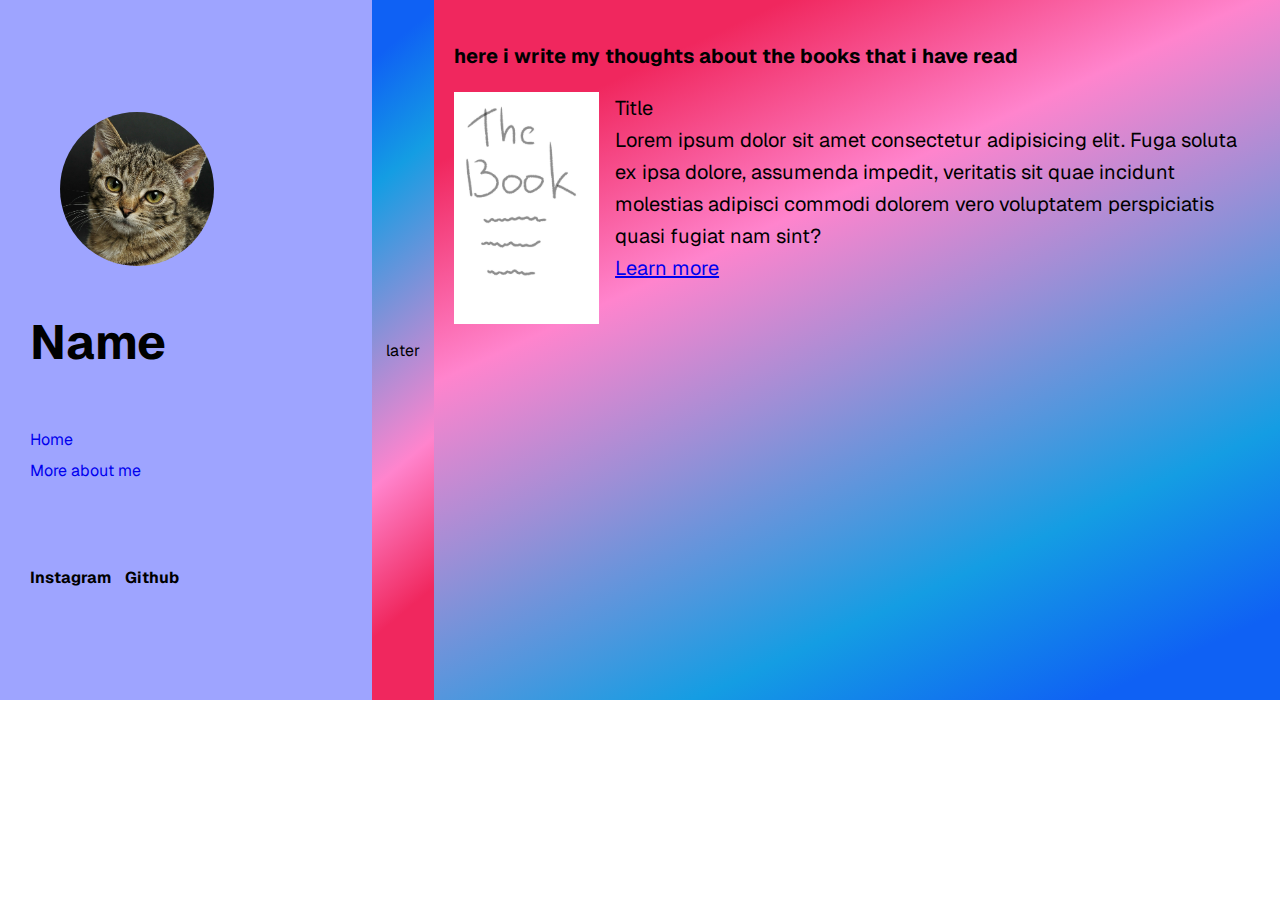
==== index.html @ 8c344513 "commit 4" ====
<!DOCTYPE html>
<html lang="en">
<head>
    <meta charset="UTF-8">
    <meta name="viewport" content="width=device-width, initial-scale=1.0">
    <title>Document</title>
    <link rel="stylesheet" href="style.css">
</head>
<body>
    <div class="info-panel">
        <div class="top-panel">
        <div class="cat-img">
            <img src="images/cat.jpg" alt="Profile picture">
        </div>
        <div class="name-panel"><h2>Name</h2></div>

        <header class="list-panel">
        <ul>
            <li><a href="#">Home</a></li>
            <li><a href="#">More about me</a></li>
        </ul>
        </header>
        

        
        </div>

        <footer class="bottom-panel">
            <a href="#">Instagram</a>
            <a href="https://github.com/MarlynVelelvsky">Github</a>

        </footer>
    </div>

    <div class="sidebar">
        later
    </div>
    
    <main>
        <header> <p> here i write my thoughts about the books that i have read</p> 
        </header>

        <div class="content">
            <div class="cover"> <img src="images/the_book.jpg" alt="book"></div>

            <div class="post">
                <div class="title">Title</div>
                <div class="post-post">
                    Lorem ipsum dolor sit amet consectetur adipisicing elit. Fuga soluta ex ipsa dolore, assumenda impedit, veritatis sit quae incidunt molestias adipisci commodi dolorem vero voluptatem perspiciatis quasi fugiat nam sint?
                </div>
                <a href="#">Learn more</a>
            </div>

        </div>
    </main>

    
</body>
</html>
---- style.css ----
@import url('https://fonts.googleapis.com/css2?family=Geist:wght@100..900&display=swap');

@media (max-width: 768px) {
    .info-panel{
        width: 100%;
    }
    .main-content, .sidebar{
        width: 100%;
    }

}

body{
    display: flex;
    margin: 0;
    font-family: 'Geist', sans-serif;

}

.info-panel{
    background:#9ea4ff;
    width: 30%;
    height: 700px;
    display: flex;
    flex-direction: column;
    justify-content: center;
    align-items: flex-start;

}

.top-panel{
    height: 65%;
    display: flex;
    flex-direction: column;
    margin-left: 30px;

    
}

.name-panel{
    font-weight: 700;
    font-size: 32px;


}


.list-panel > ul > li > a{
    text-decoration: none;
}

.list-panel ul {
    list-style-type: none;
    padding: 0;
}

.list-panel li {
    margin: 10px 0;
}

main{
    background: rgb(240,39,94);
    background: linear-gradient(155deg, rgba(240,39,94,1) 15%, rgba(255,132,205,1) 35%, rgba(20,157,227,1) 75%, rgba(15,97,244,1) 92%);
    width: 65%;
    padding: 20px;
    font-size: 20px;
    line-height: 1.6;
    display: flex;
    flex-direction: column;
    
}

main > header{
    font-weight: 700;
    font-size: 20px;
    align-self: flex-start;

}

.cover > img{
    width: 90%;
    height: auto;
    max-width: 500px;
    aspect-ratio: 1 / 1.6 ;

}

.content{
    display: flex;


}

.sidebar{
    display: flex;
    justify-content: center;
    align-items: center;
    width: 5%;
    background: rgb(240,39,94);
    background: linear-gradient(320deg, rgba(240,39,94,1) 15%, rgba(255,132,205,1) 35%, rgba(20,157,227,1) 75%, rgba(15,97,244,1) 92%);
}

.cat-img > img{
    width: 45%;
    border-radius: 50%;
    margin-left: 30px;

}

.bottom-panel a {
    display: inline-block;
    margin-right: 10px;
    color: #000;
    text-decoration: none;
    font-weight: bold;
}

.bottom-panel a:hover {
    text-decoration: underline;
}

footer{
    margin-left: 30px;


}
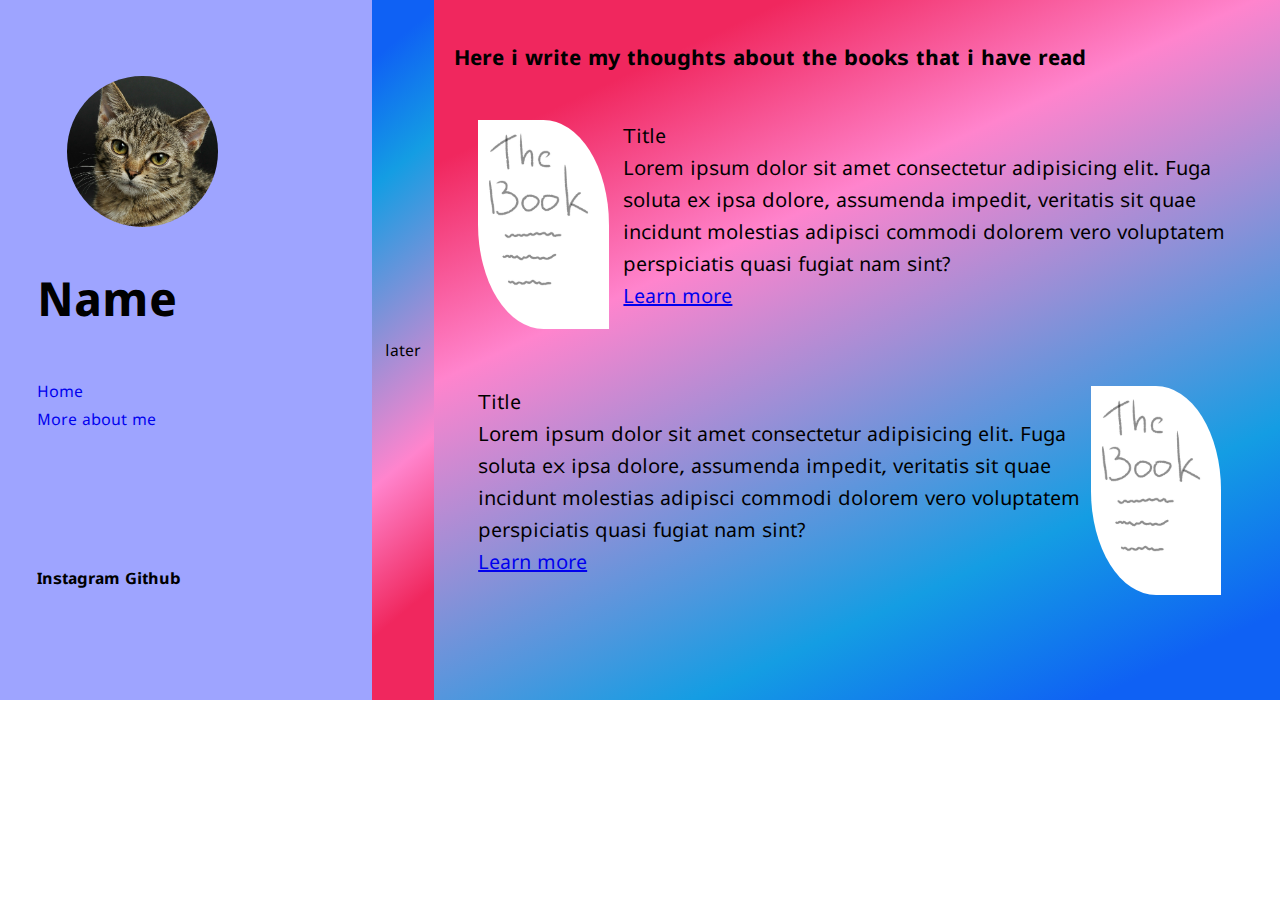
==== commit 2dfdc29e: "commit 5" ====
--- a/index.html
+++ b/index.html
@@ -20,15 +20,12 @@
             <li><a href="#">More about me</a></li>
         </ul>
         </header>
-        
-
-        
-        </div>
+    </div>
 
         <footer class="bottom-panel">
-            <a href="#">Instagram</a>
-            <a href="https://github.com/MarlynVelelvsky">Github</a>
-
+            <div class="network"><a href="#">Instagram</a>
+                <a href="https://github.com/MarlynVelelvsky">Github</a>
+            </div>
         </footer>
     </div>
 
@@ -37,10 +34,22 @@
     </div>
     
     <main>
-        <header> <p> here i write my thoughts about the books that i have read</p> 
+        <header> <p>Here i write my thoughts about the books that i have read</p> 
         </header>
 
         <div class="content">
+            <div class="cover"> <img src="images/the_book.jpg" alt="book"></div>
+
+            <div class="post">
+                <div class="title">Title</div>
+                <div class="post-post">
+                    Lorem ipsum dolor sit amet consectetur adipisicing elit. Fuga soluta ex ipsa dolore, assumenda impedit, veritatis sit quae incidunt molestias adipisci commodi dolorem vero voluptatem perspiciatis quasi fugiat nam sint?
+                </div>
+                <a href="#">Learn more</a>
+            </div>
+
+        </div>
+        <div class="content-mirror">
             <div class="cover"> <img src="images/the_book.jpg" alt="book"></div>
 
             <div class="post">
--- a/style.css
+++ b/style.css
@@ -1,5 +1,4 @@
-@import url('https://fonts.googleapis.com/css2?family=Geist:wght@100..900&display=swap');
-
+@import url('https://fonts.googleapis.com/css2?family=Bacasime+Antique&family=Geist:wght@100..900&family=Lunasima:wght@400;700&family=Metal&display=swap');
 @media (max-width: 768px) {
     .info-panel{
         width: 100%;
@@ -13,7 +12,8 @@
 body{
     display: flex;
     margin: 0;
-    font-family: 'Geist', sans-serif;
+    font-family: "Lunasima", serif;
+
 
 }
 
@@ -32,14 +32,14 @@
     height: 65%;
     display: flex;
     flex-direction: column;
-    margin-left: 30px;
+    margin-left: 10%;
 
     
 }
 
 .name-panel{
     font-weight: 700;
-    font-size: 32px;
+    font-size: 2em;
 
 
 }
@@ -72,7 +72,7 @@
 
 main > header{
     font-weight: 700;
-    font-size: 20px;
+    font-size: 1.05em;
     align-self: flex-start;
 
 }
@@ -82,12 +82,17 @@
     height: auto;
     max-width: 500px;
     aspect-ratio: 1 / 1.6 ;
+    border-radius:100% 100% 0% 100% / 0% 100% 0% 100% ;
 
 }
 
-.content{
+.content, .content-mirror{
     display: flex;
+    margin: 3%;
+}
 
+.content-mirror{
+    flex-direction: row-reverse;
 
 }
 
@@ -108,8 +113,7 @@
 }
 
 .bottom-panel a {
-    display: inline-block;
-    margin-right: 10px;
+    
     color: #000;
     text-decoration: none;
     font-weight: bold;
@@ -119,8 +123,7 @@
     text-decoration: underline;
 }
 
-footer{
-    margin-left: 30px;
-
-
+.bottom-panel{
+    display: flex;
+    margin: 10%;
 }
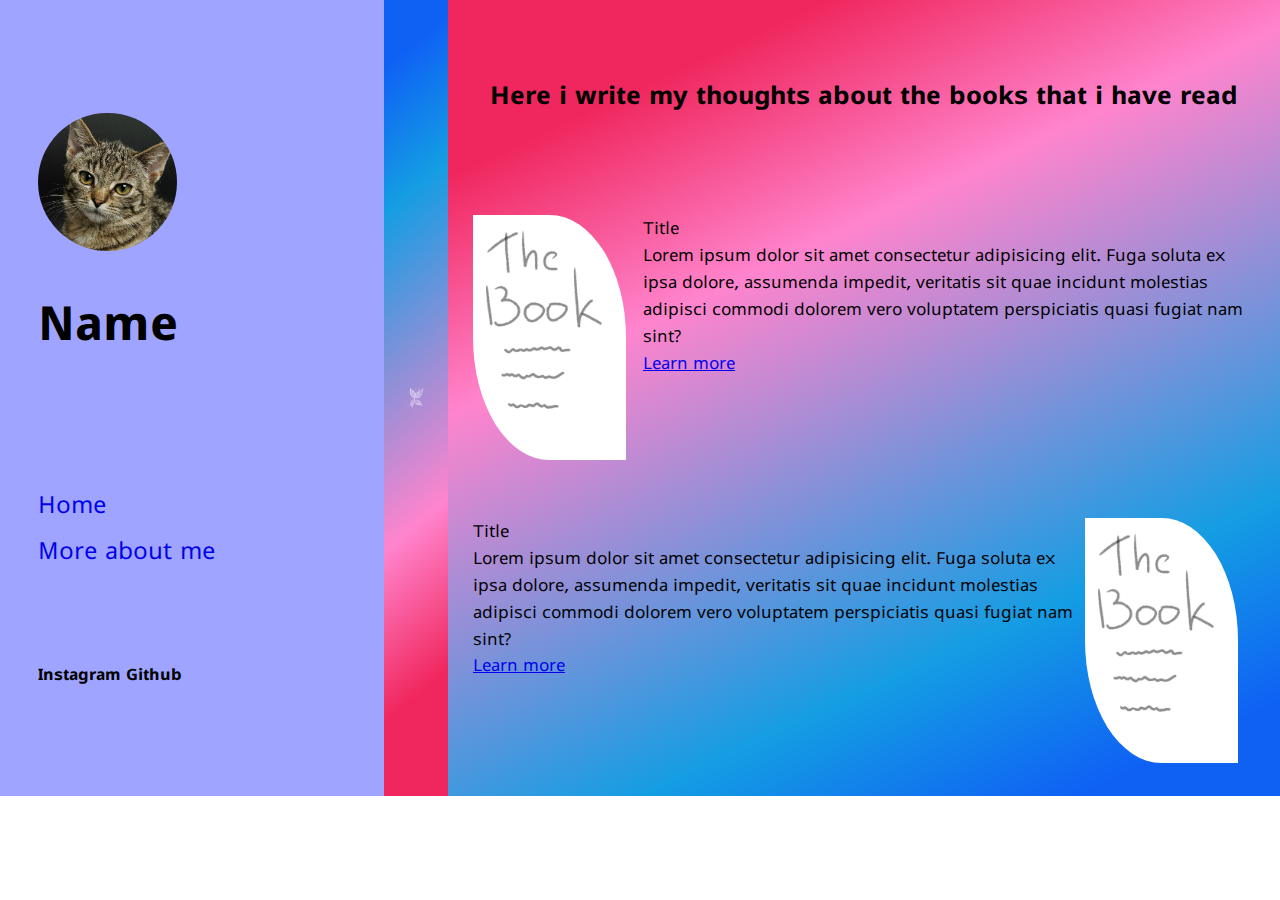
==== commit 69a0e35b: "commit 8" ====
--- a/index.html
+++ b/index.html
@@ -14,13 +14,15 @@
         </div>
         <div class="name-panel"><h2>Name</h2></div>
 
-        <header class="list-panel">
+        
+    </div>
+
+    <header class="list-panel">
         <ul>
             <li><a href="#">Home</a></li>
             <li><a href="#">More about me</a></li>
         </ul>
         </header>
-    </div>
 
         <footer class="bottom-panel">
             <div class="network"><a href="#">Instagram</a>
@@ -30,11 +32,13 @@
     </div>
 
     <div class="sidebar">
-        later
+        <img src="images/Untitled1_20241117174759.png" alt="">
+
+        
     </div>
     
     <main>
-        <header> <p>Here i write my thoughts about the books that i have read</p> 
+        <header class="header-content"> <h4>Here i write my thoughts about the books that i have read</h4> 
         </header>
 
         <div class="content">
@@ -65,4 +69,4 @@
 
     
 </body>
-</html>+</html>
--- a/style.css
+++ b/style.css
@@ -1,49 +1,40 @@
 @import url('https://fonts.googleapis.com/css2?family=Bacasime+Antique&family=Geist:wght@100..900&family=Lunasima:wght@400;700&family=Metal&display=swap');
-@media (max-width: 768px) {
-    .info-panel{
-        width: 100%;
-    }
-    .main-content, .sidebar{
-        width: 100%;
-    }
-
+
+*{
+    box-sizing: border-box;
 }
 
 body{
     display: flex;
     margin: 0;
     font-family: "Lunasima", serif;
-
-
-}
+}
+
+/*...... info-panel ......*/
 
 .info-panel{
     background:#9ea4ff;
     width: 30%;
-    height: 700px;
     display: flex;
     flex-direction: column;
     justify-content: center;
     align-items: flex-start;
-
 }
 
 .top-panel{
-    height: 65%;
     display: flex;
     flex-direction: column;
-    margin-left: 10%;
-
-    
+    margin: 10%;
 }
 
 .name-panel{
     font-weight: 700;
     font-size: 2em;
-
-
-}
-
+}
+
+.list-panel{
+    margin: 10%;
+}
 
 .list-panel > ul > li > a{
     text-decoration: none;
@@ -52,29 +43,52 @@
 .list-panel ul {
     list-style-type: none;
     padding: 0;
+    font-size: 1.5em;
 }
 
 .list-panel li {
-    margin: 10px 0;
-}
+    margin: 10% 0;
+}
+
+.cat-img > img{
+    width: 45%;
+    border-radius: 50%;
+}
+
+.bottom-panel a {
+    color: #000;
+    text-decoration: none;
+    font-weight: bold;
+}
+
+.bottom-panel a:hover {
+    text-decoration: underline;
+}
+
+.bottom-panel{
+    display: flex;
+    margin: 10%;
+}
+
+
+
+/*...... main ......*/
 
 main{
     background: rgb(240,39,94);
     background: linear-gradient(155deg, rgba(240,39,94,1) 15%, rgba(255,132,205,1) 35%, rgba(20,157,227,1) 75%, rgba(15,97,244,1) 92%);
     width: 65%;
-    padding: 20px;
-    font-size: 20px;
+    font-size: 1.05em;
     line-height: 1.6;
     display: flex;
     flex-direction: column;
-    
-}
-
-main > header{
+}
+
+.header-content{
     font-weight: 700;
-    font-size: 1.05em;
+    font-size: 1.5em;
     align-self: flex-start;
-
+    margin: 5%;
 }
 
 .cover > img{
@@ -83,7 +97,6 @@
     max-width: 500px;
     aspect-ratio: 1 / 1.6 ;
     border-radius:100% 100% 0% 100% / 0% 100% 0% 100% ;
-
 }
 
 .content, .content-mirror{
@@ -93,8 +106,11 @@
 
 .content-mirror{
     flex-direction: row-reverse;
-
-}
+}
+
+
+/*...... sidebar ......*/
+
 
 .sidebar{
     display: flex;
@@ -105,25 +121,88 @@
     background: linear-gradient(320deg, rgba(240,39,94,1) 15%, rgba(255,132,205,1) 35%, rgba(20,157,227,1) 75%, rgba(15,97,244,1) 92%);
 }
 
-.cat-img > img{
-    width: 45%;
-    border-radius: 50%;
-    margin-left: 30px;
-
-}
-
-.bottom-panel a {
+.sidebar img{
+    width: 26%;
+}
+
+
+/*...... @media ......*/
+
+@media (max-width: 768px) {
+    body{
+        display: flex;
+        flex-wrap: wrap;
+        flex-direction: column;
+        margin: 0;
+        padding: 0;
+    }
+
+    .top-panel{
+        margin: 5%;
+    }
     
-    color: #000;
-    text-decoration: none;
-    font-weight: bold;
-}
-
-.bottom-panel a:hover {
-    text-decoration: underline;
-}
-
-.bottom-panel{
-    display: flex;
-    margin: 10%;
-}
+    .info-panel{
+        height: 250px;
+        display: flex;
+        flex-direction: row;
+        justify-content: center;
+        align-items: center;
+        padding: 20px;
+        gap: 15px;
+    }
+
+    .name-panel{
+        font-size: 1.5em;
+        text-align: center;
+    }
+
+    .cat-img > img{
+        width: 60px;
+        height: 60px;
+    }
+
+    .list-panel ul{
+        display: flex;
+        flex-direction: column;
+        align-items: center;
+        width: 100%;
+        padding: 0;
+        font-size: 1.5em;
+        gap: 15px;
+    }
+
+
+
+
+    .bottom-panel {
+        display: flex;
+        flex-direction: row;
+        justify-content: space-around; 
+        width: 100%;
+        font-size: 1.5em;
+
+    }
+
+
+
+    .info-panel, main, .sidebar{
+        width: 100%;
+    } 
+
+    .sidebar img{
+        width: 5%;
+    }
+
+}
+
+/*
+@media (min-width: 992px){
+    
+}
+
+@media (min-width: 1200px){
+    
+}
+*/
+/*...... @media end ......*/
+
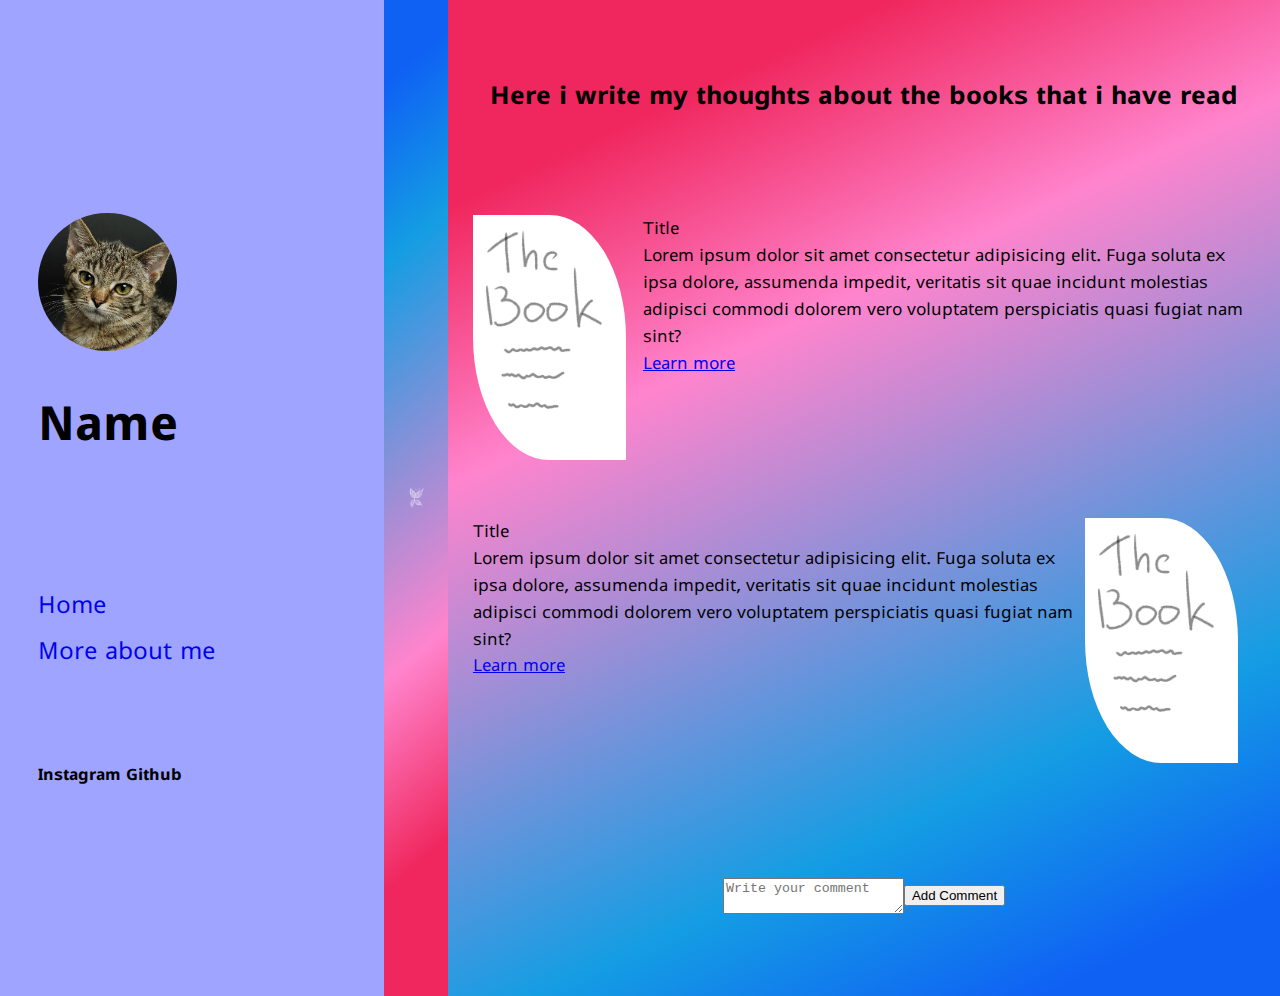
==== commit d7b7228b: "commit 9" ====
--- a/index.html
+++ b/index.html
@@ -22,6 +22,7 @@
             <li><a href="#">Home</a></li>
             <li><a href="#">More about me</a></li>
         </ul>
+        
         </header>
 
         <footer class="bottom-panel">
@@ -63,8 +64,20 @@
                 </div>
                 <a href="#">Learn more</a>
             </div>
+        </div>
+
+        <div class="comment">
+
+            <textarea id="comment-box" placeholder="Write your comment"></textarea>
+            <button id="add-comment">Add Comment</button>
+            <div id="comments-section"></div>
+            <script src="script.js"></script>
+
+
 
         </div>
+
+
     </main>
 
     
--- a/style.css
+++ b/style.css
@@ -108,6 +108,13 @@
     flex-direction: row-reverse;
 }
 
+.comment{
+    width: 100%;
+    height: 200px;
+    display: flex;
+    align-items: center;
+    justify-content: center;}
+
 
 /*...... sidebar ......*/
 
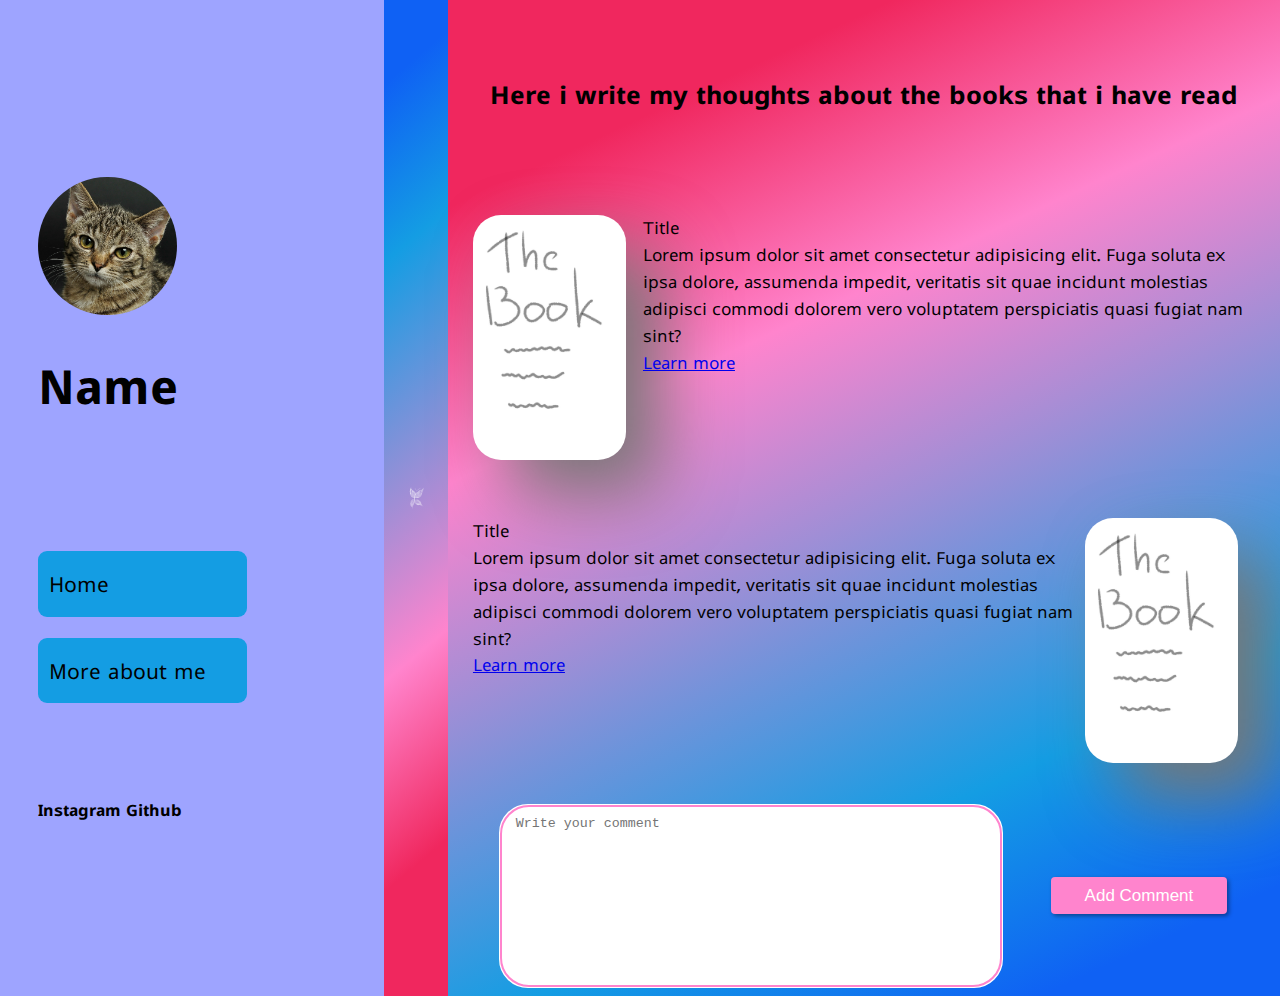
==== commit 153aad60: "commit 12" ====
--- a/index.html
+++ b/index.html
@@ -20,7 +20,7 @@
     <header class="list-panel">
         <ul>
             <li><a href="#">Home</a></li>
-            <li><a href="#">More about me</a></li>
+            <li><a href="site_1.html">More about me</a></li>
         </ul>
         
         </header>
@@ -77,7 +77,6 @@
 
         </div>
 
-
     </main>
 
     
--- a/style.css
+++ b/style.css
@@ -38,16 +38,24 @@
 
 .list-panel > ul > li > a{
     text-decoration: none;
-}
-
-.list-panel ul {
+    color: #000;
+}
+
+.list-panel > ul > li{
     list-style-type: none;
-    padding: 0;
-    font-size: 1.5em;
+    font-size: 1.3em;
+    padding: 1em 2em 1em 0.5em;
+    border: transparent;
+    background: rgba(20,157,227,1);
+    border-radius: 9px;
 }
 
 .list-panel li {
     margin: 10% 0;
+}
+
+.list-panel ul {
+    padding: 0;
 }
 
 .cat-img > img{
@@ -93,10 +101,10 @@
 
 .cover > img{
     width: 90%;
-    height: auto;
     max-width: 500px;
-    aspect-ratio: 1 / 1.6 ;
-    border-radius:100% 100% 0% 100% / 0% 100% 0% 100% ;
+    border-radius: 28px;
+    background: #d4d4d4;
+    box-shadow:  35px 35px 70px #777777;
 }
 
 .content, .content-mirror{
@@ -114,6 +122,45 @@
     display: flex;
     align-items: center;
     justify-content: center;}
+
+#comment-box, #add-comment{
+    margin: 3%;
+}
+    
+#comment-box{
+     
+    width: 500px;
+    height: 180px;
+    resize: none;
+    border-radius: 28px;
+    border: 0;
+    outline: auto rgba(255,132,205,1);
+    padding-inline: 15px;
+    padding-top: 10px;
+    border-color: #9ea4ff ;
+
+   
+}
+
+.comment button{
+    font-size: 17px;
+    padding: 0.5em 2em;
+    border: transparent;
+    box-shadow: 2px 2px 4px rgba(0,0,0,0.4);
+    background: rgba(255,132,205,1);
+    color: white;
+    border-radius: 4px;
+
+}
+
+.comment button:hover {
+    background: rgb(2,0,36);
+    background: linear-gradient(90deg, rgba(255,132,205,1) 0%, rgba(20,157,227,1) 100%);
+}
+
+.comment button:active {
+    transform: translate(0em, 0.2em);
+}
 
 
 /*...... sidebar ......*/
@@ -178,6 +225,14 @@
         gap: 15px;
     }
 
+    .list-panel > ul > li{
+        list-style-type: none;
+        font-size: 1em;
+        padding: 0.5em 1em 0.5em 0.25em;
+        border: transparent;
+        border-radius: 7px;
+    }
+
 
 
 
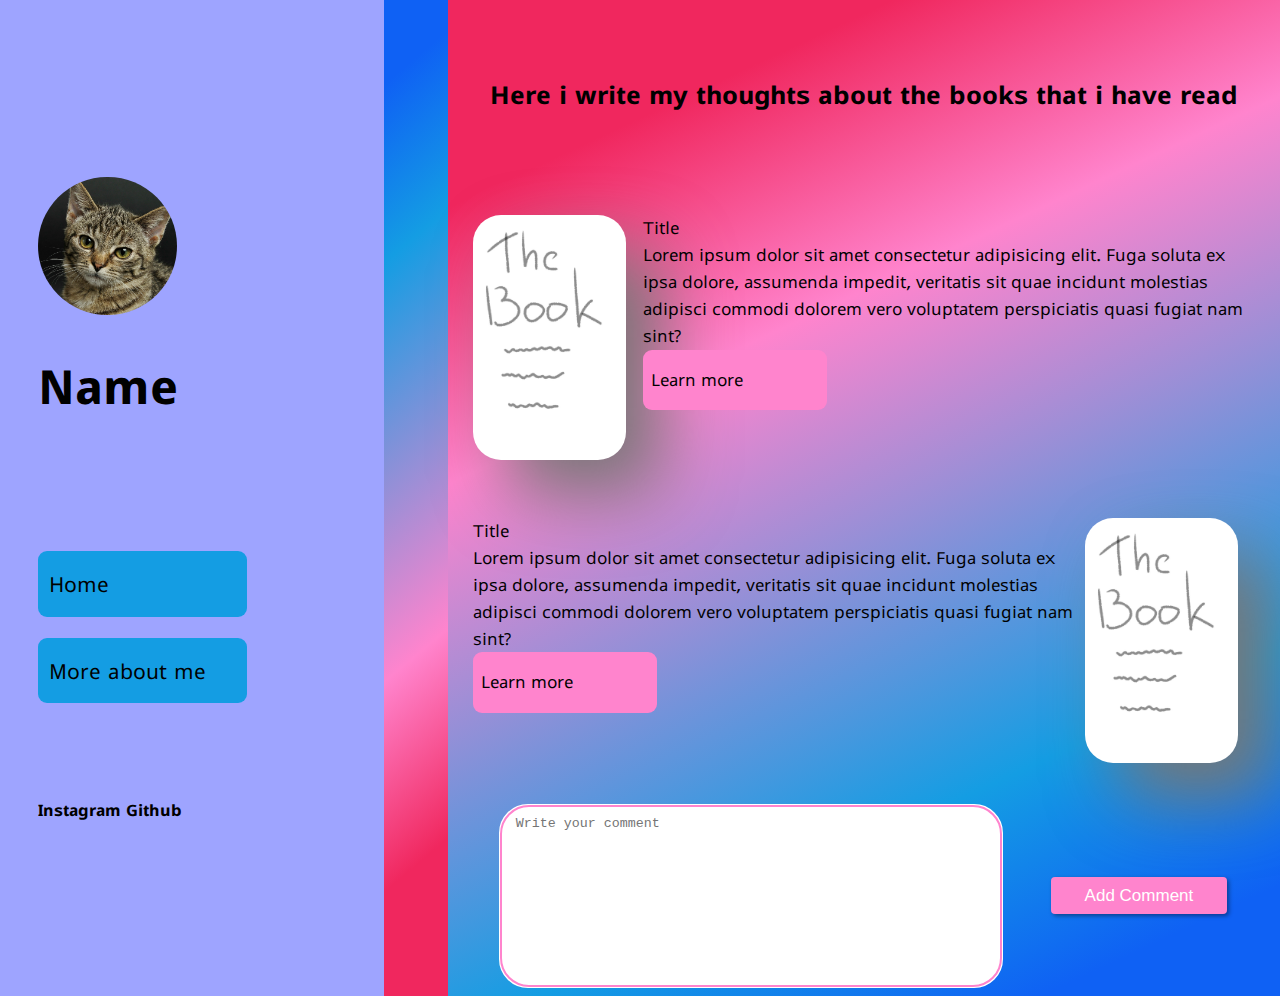
==== commit d386d166: "commit 13" ====
--- a/index.html
+++ b/index.html
@@ -33,9 +33,8 @@
     </div>
 
     <div class="sidebar">
-        <img src="images/Untitled1_20241117174759.png" alt="">
+        <p></p>
 
-        
     </div>
     
     <main>
@@ -50,7 +49,7 @@
                 <div class="post-post">
                     Lorem ipsum dolor sit amet consectetur adipisicing elit. Fuga soluta ex ipsa dolore, assumenda impedit, veritatis sit quae incidunt molestias adipisci commodi dolorem vero voluptatem perspiciatis quasi fugiat nam sint?
                 </div>
-                <a href="#">Learn more</a>
+                <a class="learn-more" href="#">Learn more</a>
             </div>
 
         </div>
@@ -62,7 +61,7 @@
                 <div class="post-post">
                     Lorem ipsum dolor sit amet consectetur adipisicing elit. Fuga soluta ex ipsa dolore, assumenda impedit, veritatis sit quae incidunt molestias adipisci commodi dolorem vero voluptatem perspiciatis quasi fugiat nam sint?
                 </div>
-                <a href="#">Learn more</a>
+                <a class="learn-more" href="#">Learn more</a>
             </div>
         </div>
 
--- a/style.css
+++ b/style.css
@@ -114,6 +114,19 @@
 
 .content-mirror{
     flex-direction: row-reverse;
+}
+
+.learn-more{
+    list-style-type: none;
+    font-size: 1em;
+    padding: 1em 2em 1em 0.5em;
+    border: transparent;
+    background: rgba(255,132,205,1);
+    border-radius: 9px;
+    display: flex;
+    width: 30%;
+    text-decoration: none;
+    color: #000;
 }
 
 .comment{
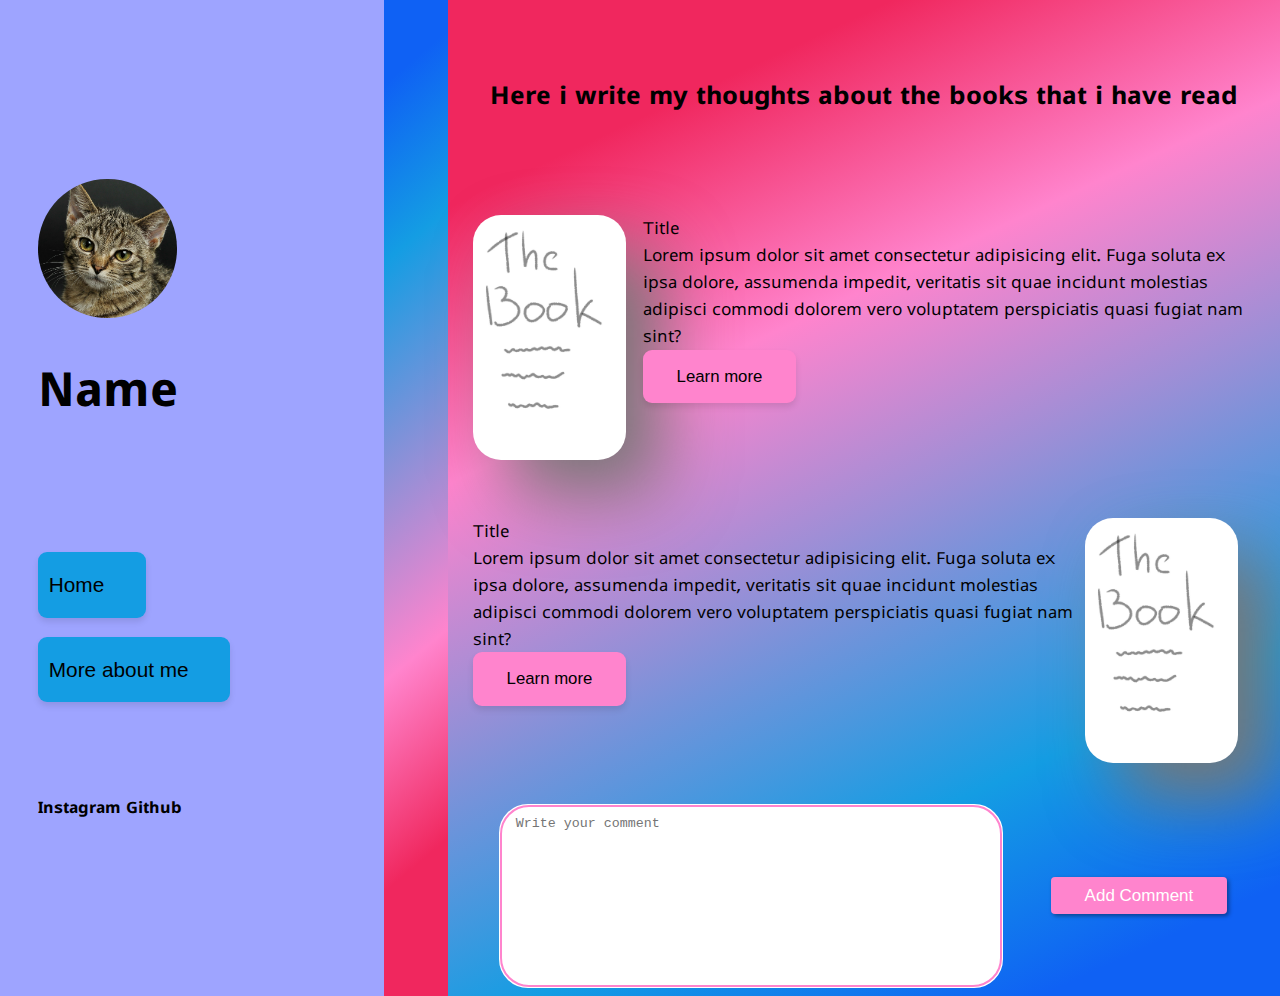
==== commit bfca9a3e: "commit 14 button" ====
--- a/index.html
+++ b/index.html
@@ -19,8 +19,8 @@
 
     <header class="list-panel">
         <ul>
-            <li><a href="#">Home</a></li>
-            <li><a href="site_1.html">More about me</a></li>
+            <li><button onclick="window.location.href='index.html'">Home</button></li>
+            <li><button onclick="window.location.href='site_1.html'">More about me</button></li>
         </ul>
         
         </header>
@@ -49,8 +49,8 @@
                 <div class="post-post">
                     Lorem ipsum dolor sit amet consectetur adipisicing elit. Fuga soluta ex ipsa dolore, assumenda impedit, veritatis sit quae incidunt molestias adipisci commodi dolorem vero voluptatem perspiciatis quasi fugiat nam sint?
                 </div>
-                <a class="learn-more" href="#">Learn more</a>
-            </div>
+                <button class="learn-more" onclick="window.location.href='site_2.html'">Learn more</button>
+                 </div>
 
         </div>
         <div class="content-mirror">
@@ -61,7 +61,7 @@
                 <div class="post-post">
                     Lorem ipsum dolor sit amet consectetur adipisicing elit. Fuga soluta ex ipsa dolore, assumenda impedit, veritatis sit quae incidunt molestias adipisci commodi dolorem vero voluptatem perspiciatis quasi fugiat nam sint?
                 </div>
-                <a class="learn-more" href="#">Learn more</a>
+                <button class="learn-more" onclick="window.location.href='site_2.html'">Learn more</button>
             </div>
         </div>
 
--- a/style.css
+++ b/style.css
@@ -36,18 +36,27 @@
     margin: 10%;
 }
 
-.list-panel > ul > li > a{
-    text-decoration: none;
-    color: #000;
-}
-
-.list-panel > ul > li{
+.list-panel > ul{
     list-style-type: none;
+    color: #000;
+}
+
+.list-panel > ul > li > button{
     font-size: 1.3em;
     padding: 1em 2em 1em 0.5em;
-    border: transparent;
+    border: none;
     background: rgba(20,157,227,1);
     border-radius: 9px;
+    display: flex;
+    color: #000;
+    cursor: pointer;
+    box-shadow: 0px 4px 6px rgba(0, 0, 0, 0.1);
+    transition: backround-color 0.3s ease, transform 0.2s;
+}
+
+.list-panel > ul > li > button:hover{
+    background-color: rgba(15,97,244,1);
+    transform: translateY(-1px);
 }
 
 .list-panel li {
@@ -117,16 +126,23 @@
 }
 
 .learn-more{
-    list-style-type: none;
     font-size: 1em;
-    padding: 1em 2em 1em 0.5em;
-    border: transparent;
+    padding: 1em 2em;
+    border: none;
     background: rgba(255,132,205,1);
     border-radius: 9px;
     display: flex;
-    width: 30%;
+    text-align: center;
     text-decoration: none;
     color: #000;
+    cursor: pointer;
+    box-shadow: 0px 4px 6px rgba(0, 0, 0, 0.1);
+    transition: backround-color 0.3s ease, transform 0.2s;
+}
+
+.learn-more:hover{
+    background-color: rgba(240,39,94,1);
+    transform: translateY(-1px);
 }
 
 .comment{
@@ -158,17 +174,19 @@
 .comment button{
     font-size: 17px;
     padding: 0.5em 2em;
-    border: transparent;
+    border: none;
     box-shadow: 2px 2px 4px rgba(0,0,0,0.4);
     background: rgba(255,132,205,1);
     color: white;
     border-radius: 4px;
+    transition: backround-color 0.3s ease, transform 0.2s;
+
 
 }
 
 .comment button:hover {
-    background: rgb(2,0,36);
-    background: linear-gradient(90deg, rgba(255,132,205,1) 0%, rgba(20,157,227,1) 100%);
+    background-color: rgba(15,97,244,1);
+    transform: translateY(-1px);
 }
 
 .comment button:active {
@@ -228,26 +246,15 @@
         height: 60px;
     }
 
-    .list-panel ul{
+
+    .list-panel > ul > li > button{
+        font-size: 1.2em;
+    }
+
+    .list-panel > ul{
         display: flex;
         flex-direction: column;
-        align-items: center;
-        width: 100%;
-        padding: 0;
-        font-size: 1.5em;
-        gap: 15px;
-    }
-
-    .list-panel > ul > li{
-        list-style-type: none;
-        font-size: 1em;
-        padding: 0.5em 1em 0.5em 0.25em;
-        border: transparent;
-        border-radius: 7px;
-    }
-
-
-
+    }
 
     .bottom-panel {
         display: flex;
@@ -258,8 +265,6 @@
 
     }
 
-
-
     .info-panel, main, .sidebar{
         width: 100%;
     } 
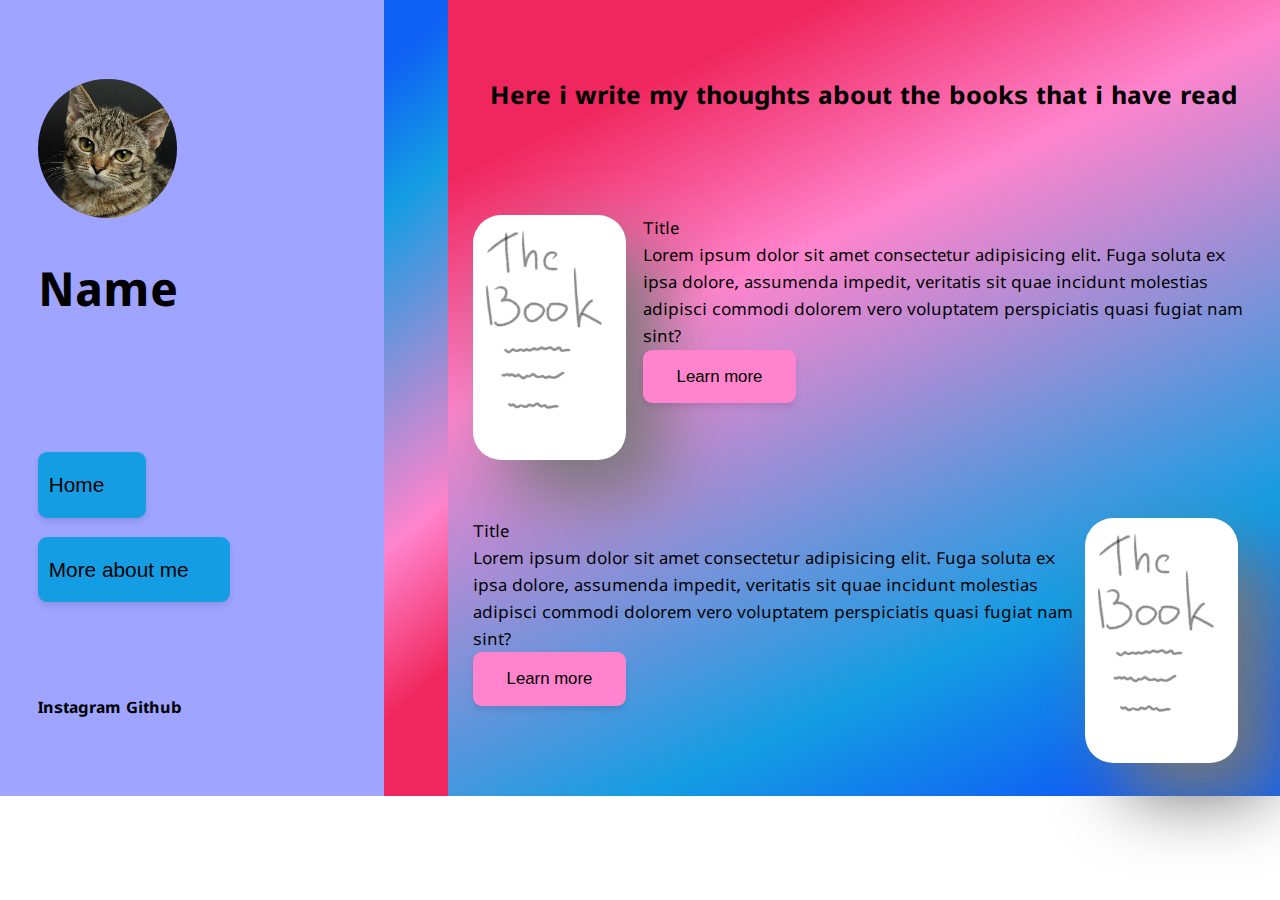
==== commit 0d947f09: "commit 15 comments" ====
--- a/index.html
+++ b/index.html
@@ -65,17 +65,6 @@
             </div>
         </div>
 
-        <div class="comment">
-
-            <textarea id="comment-box" placeholder="Write your comment"></textarea>
-            <button id="add-comment">Add Comment</button>
-            <div id="comments-section"></div>
-            <script src="script.js"></script>
-
-
-
-        </div>
-
     </main>
 
     
--- a/style.css
+++ b/style.css
@@ -145,53 +145,7 @@
     transform: translateY(-1px);
 }
 
-.comment{
-    width: 100%;
-    height: 200px;
-    display: flex;
-    align-items: center;
-    justify-content: center;}
-
-#comment-box, #add-comment{
-    margin: 3%;
-}
-    
-#comment-box{
-     
-    width: 500px;
-    height: 180px;
-    resize: none;
-    border-radius: 28px;
-    border: 0;
-    outline: auto rgba(255,132,205,1);
-    padding-inline: 15px;
-    padding-top: 10px;
-    border-color: #9ea4ff ;
-
-   
-}
-
-.comment button{
-    font-size: 17px;
-    padding: 0.5em 2em;
-    border: none;
-    box-shadow: 2px 2px 4px rgba(0,0,0,0.4);
-    background: rgba(255,132,205,1);
-    color: white;
-    border-radius: 4px;
-    transition: backround-color 0.3s ease, transform 0.2s;
-
-
-}
-
-.comment button:hover {
-    background-color: rgba(15,97,244,1);
-    transform: translateY(-1px);
-}
-
-.comment button:active {
-    transform: translate(0em, 0.2em);
-}
+
 
 
 /*...... sidebar ......*/
